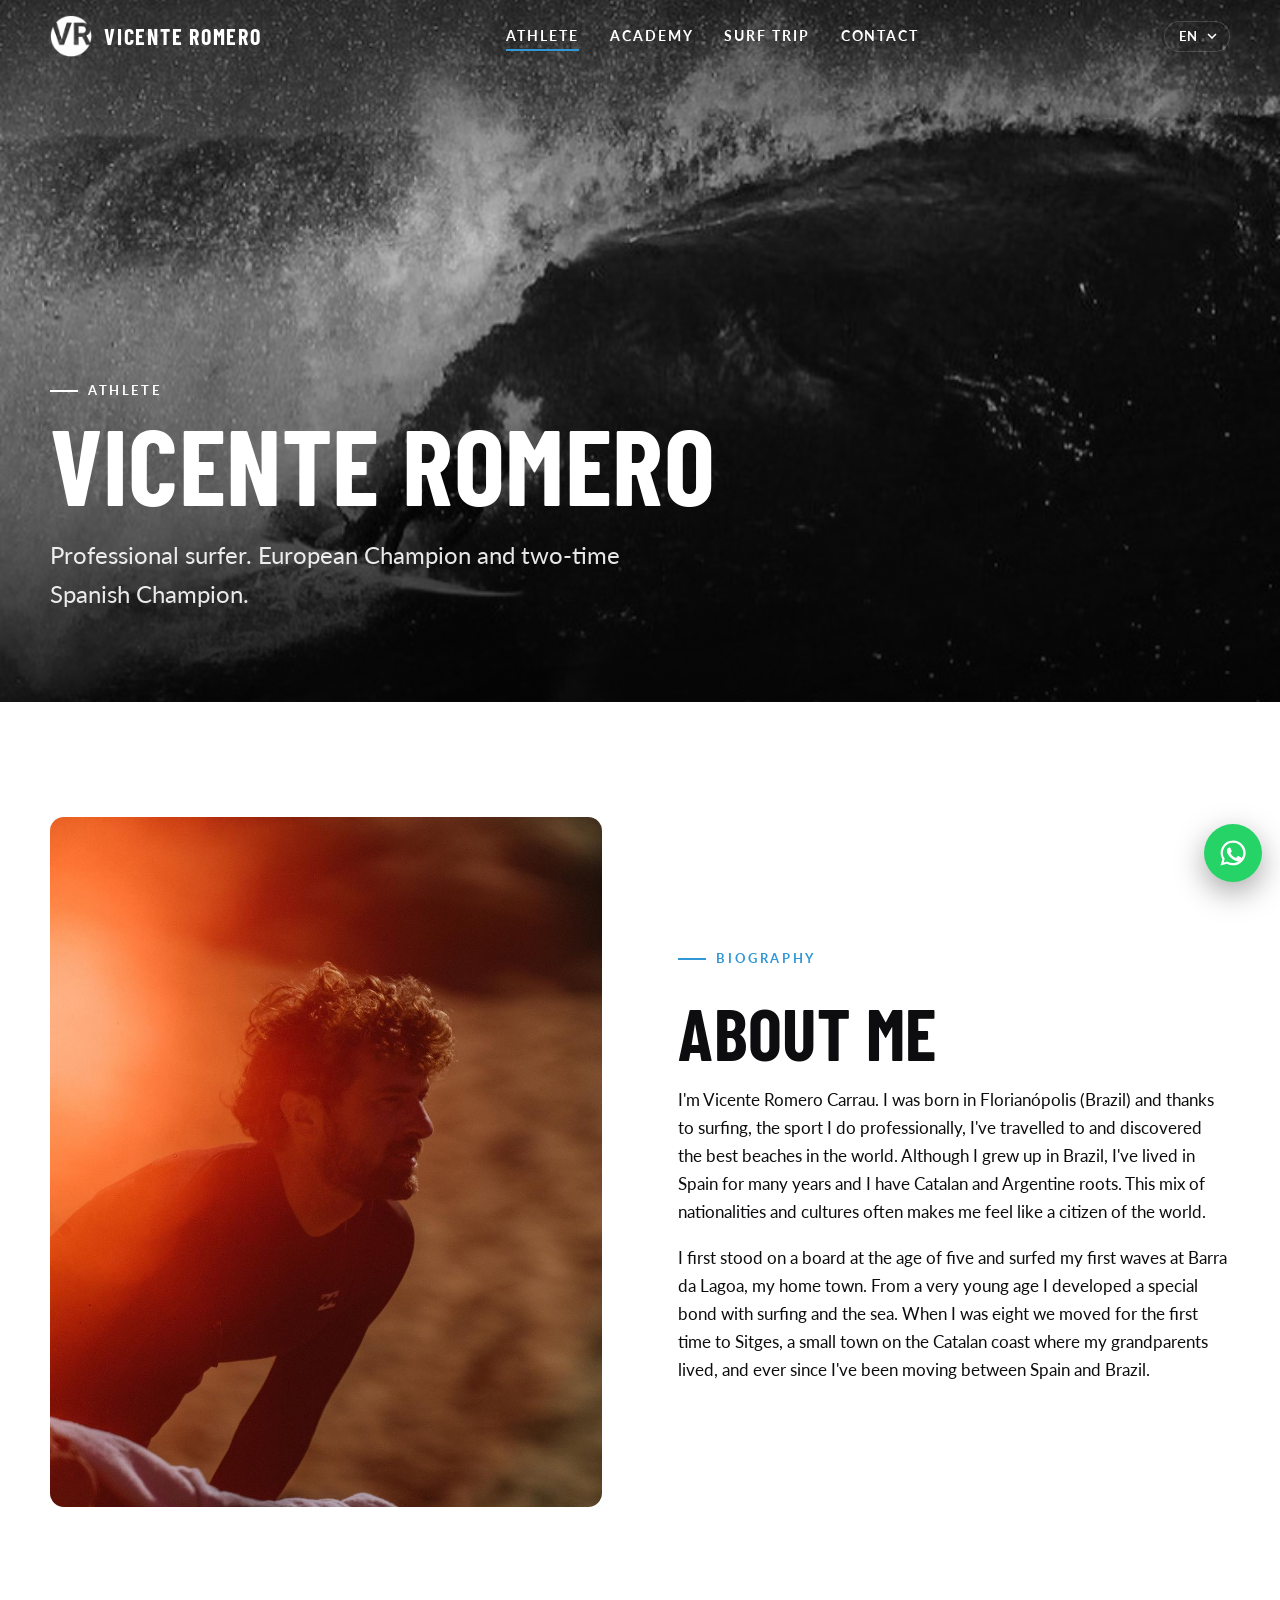
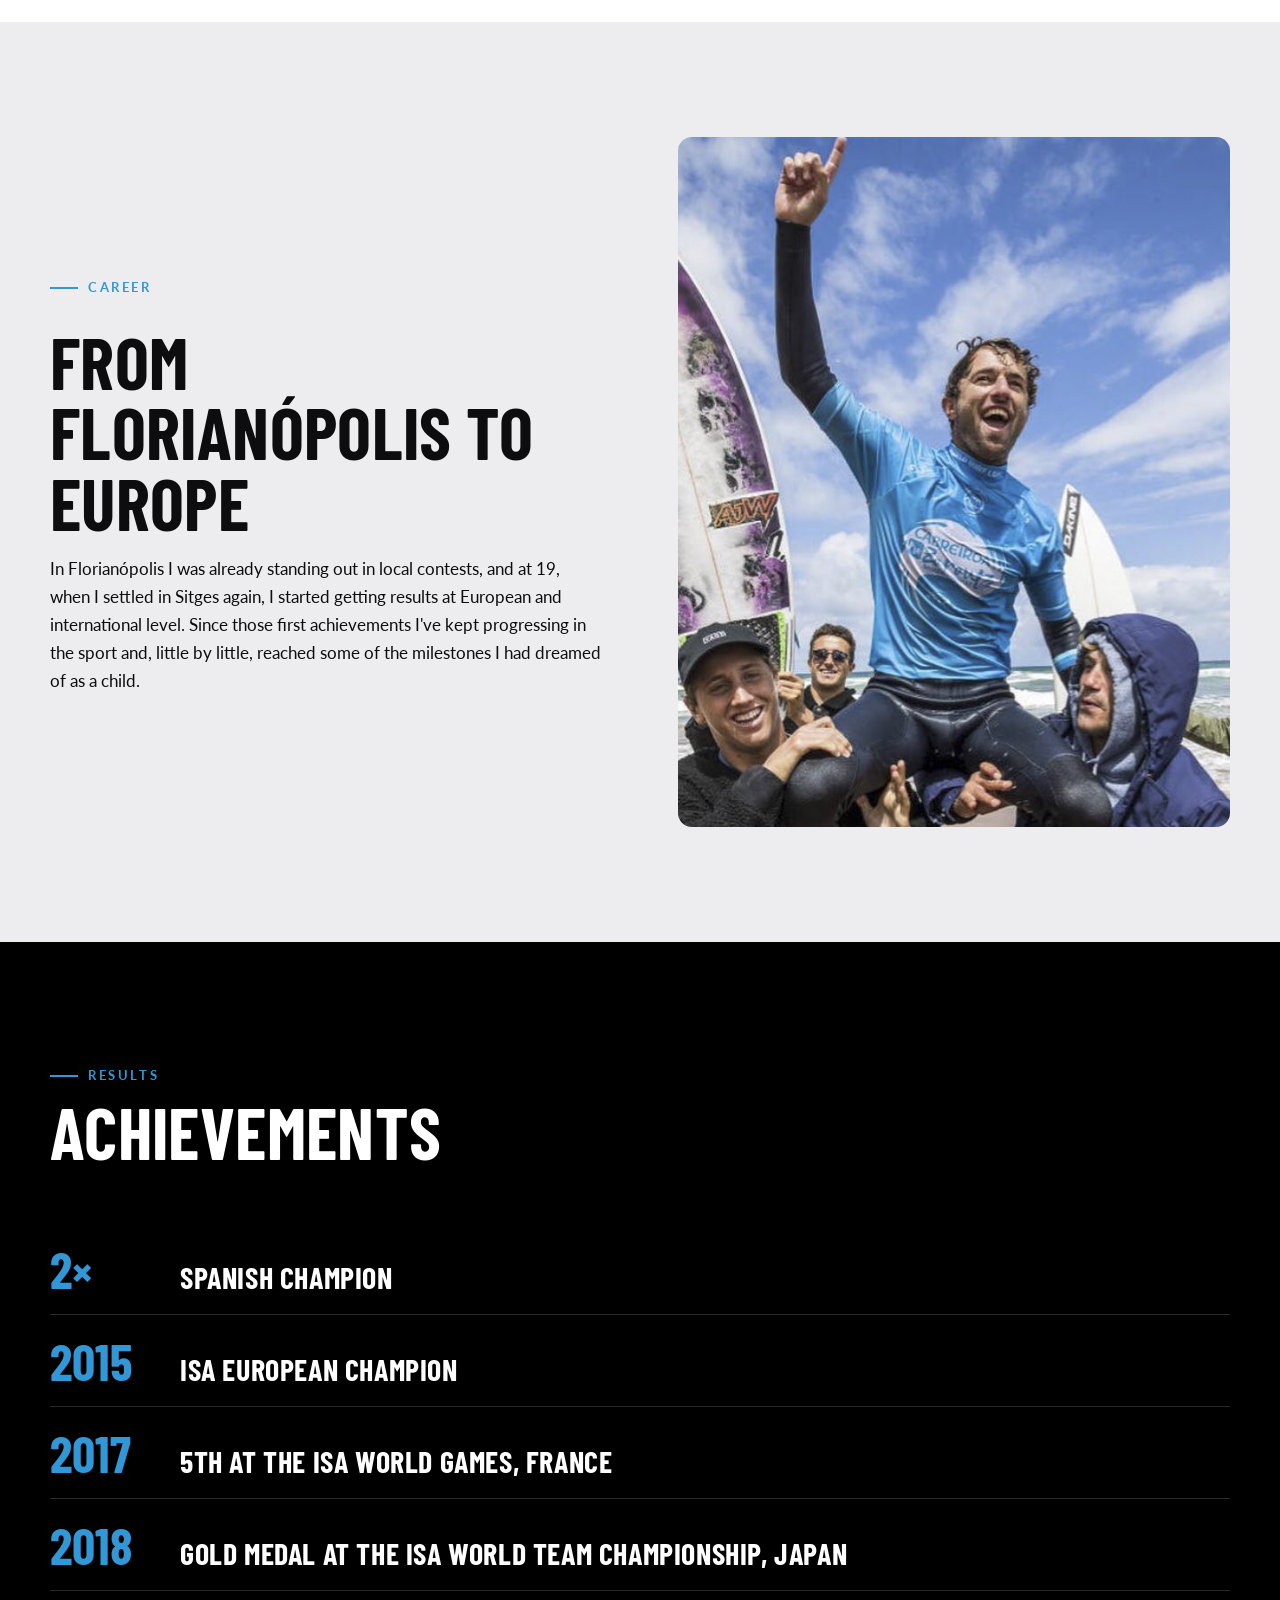
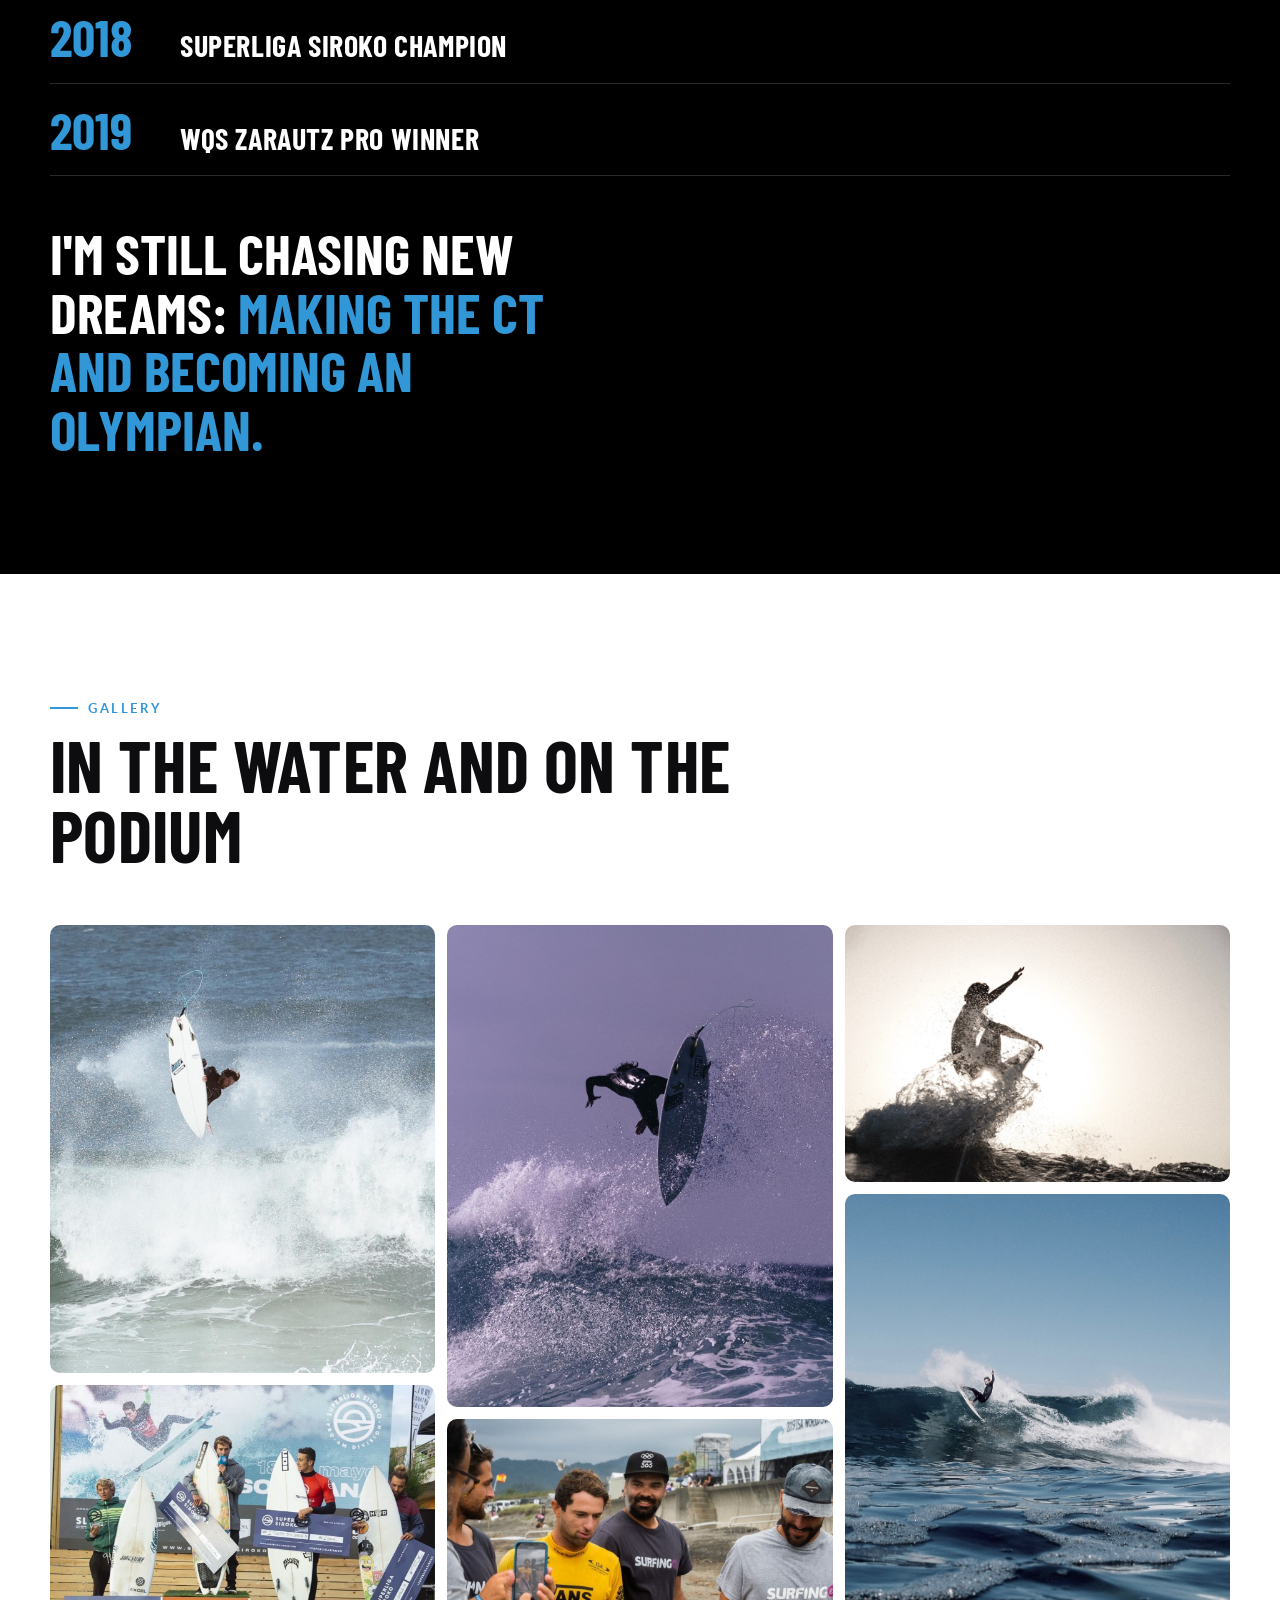
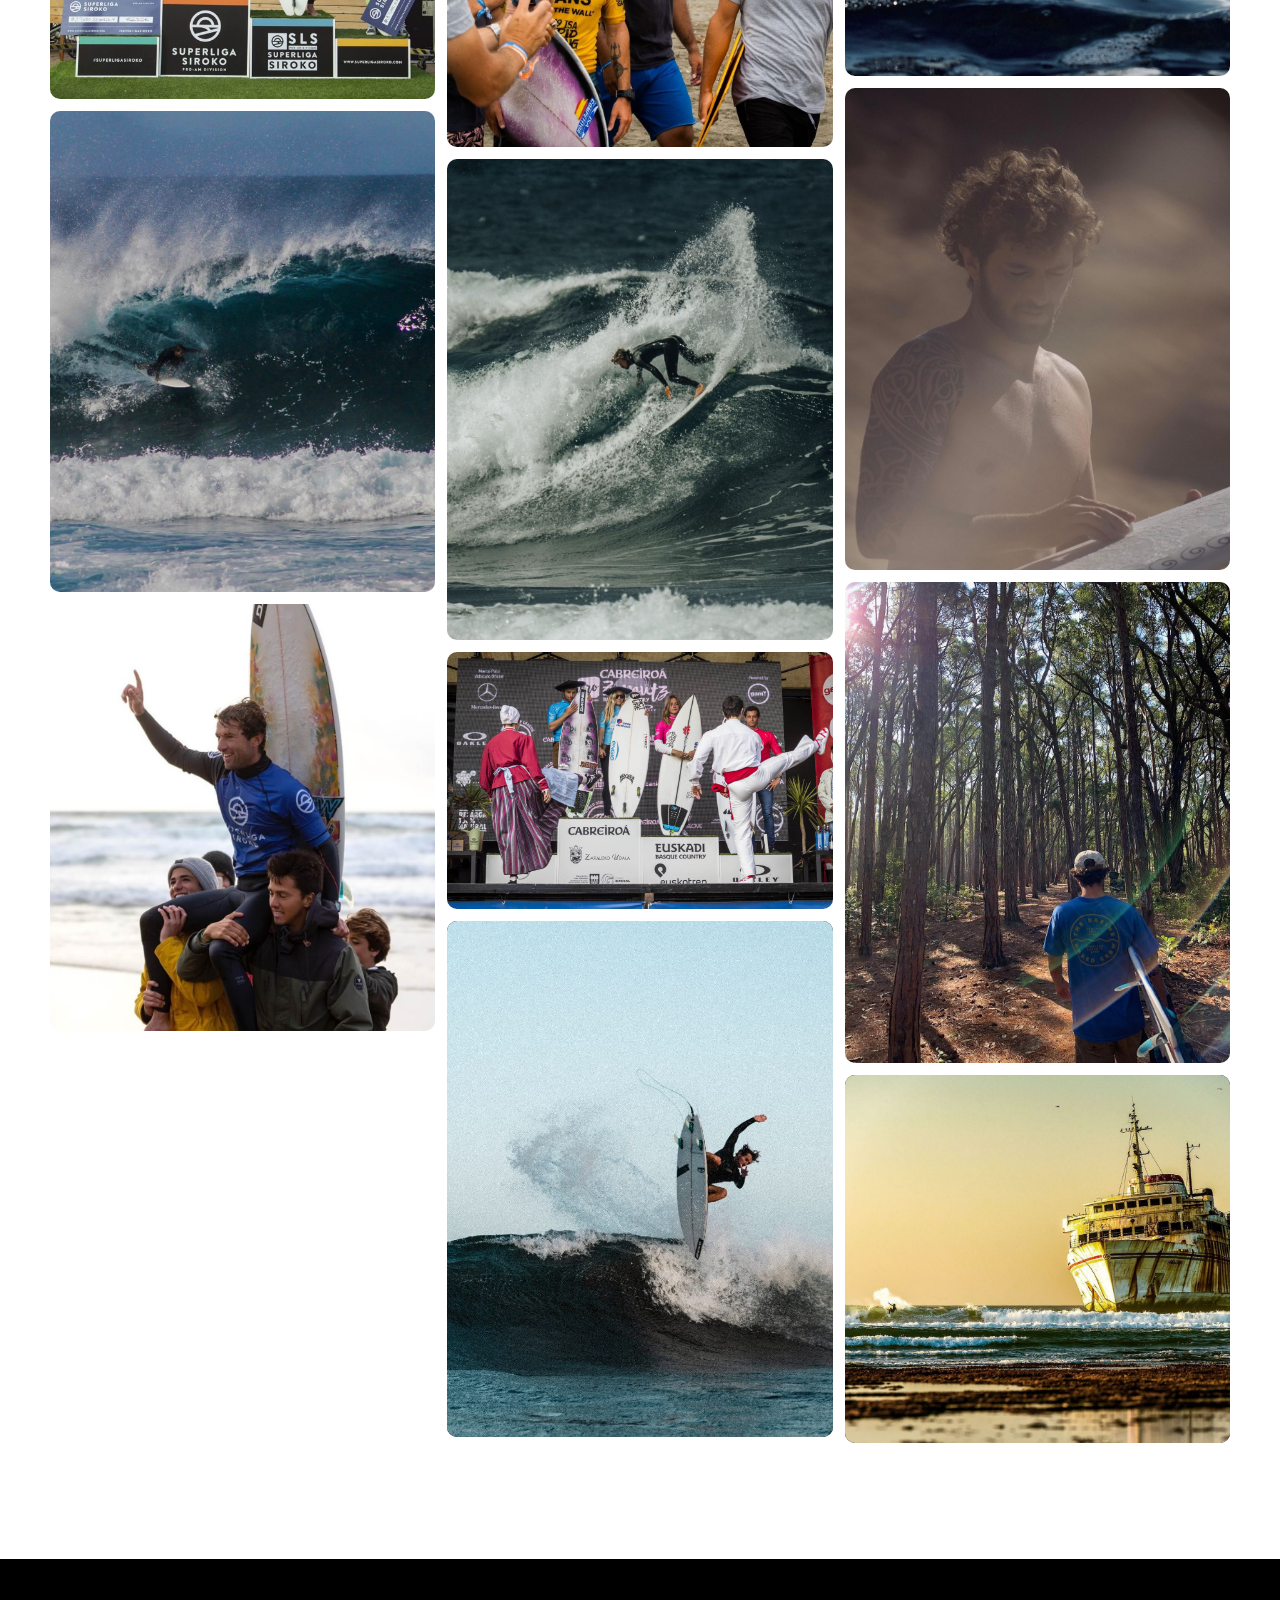
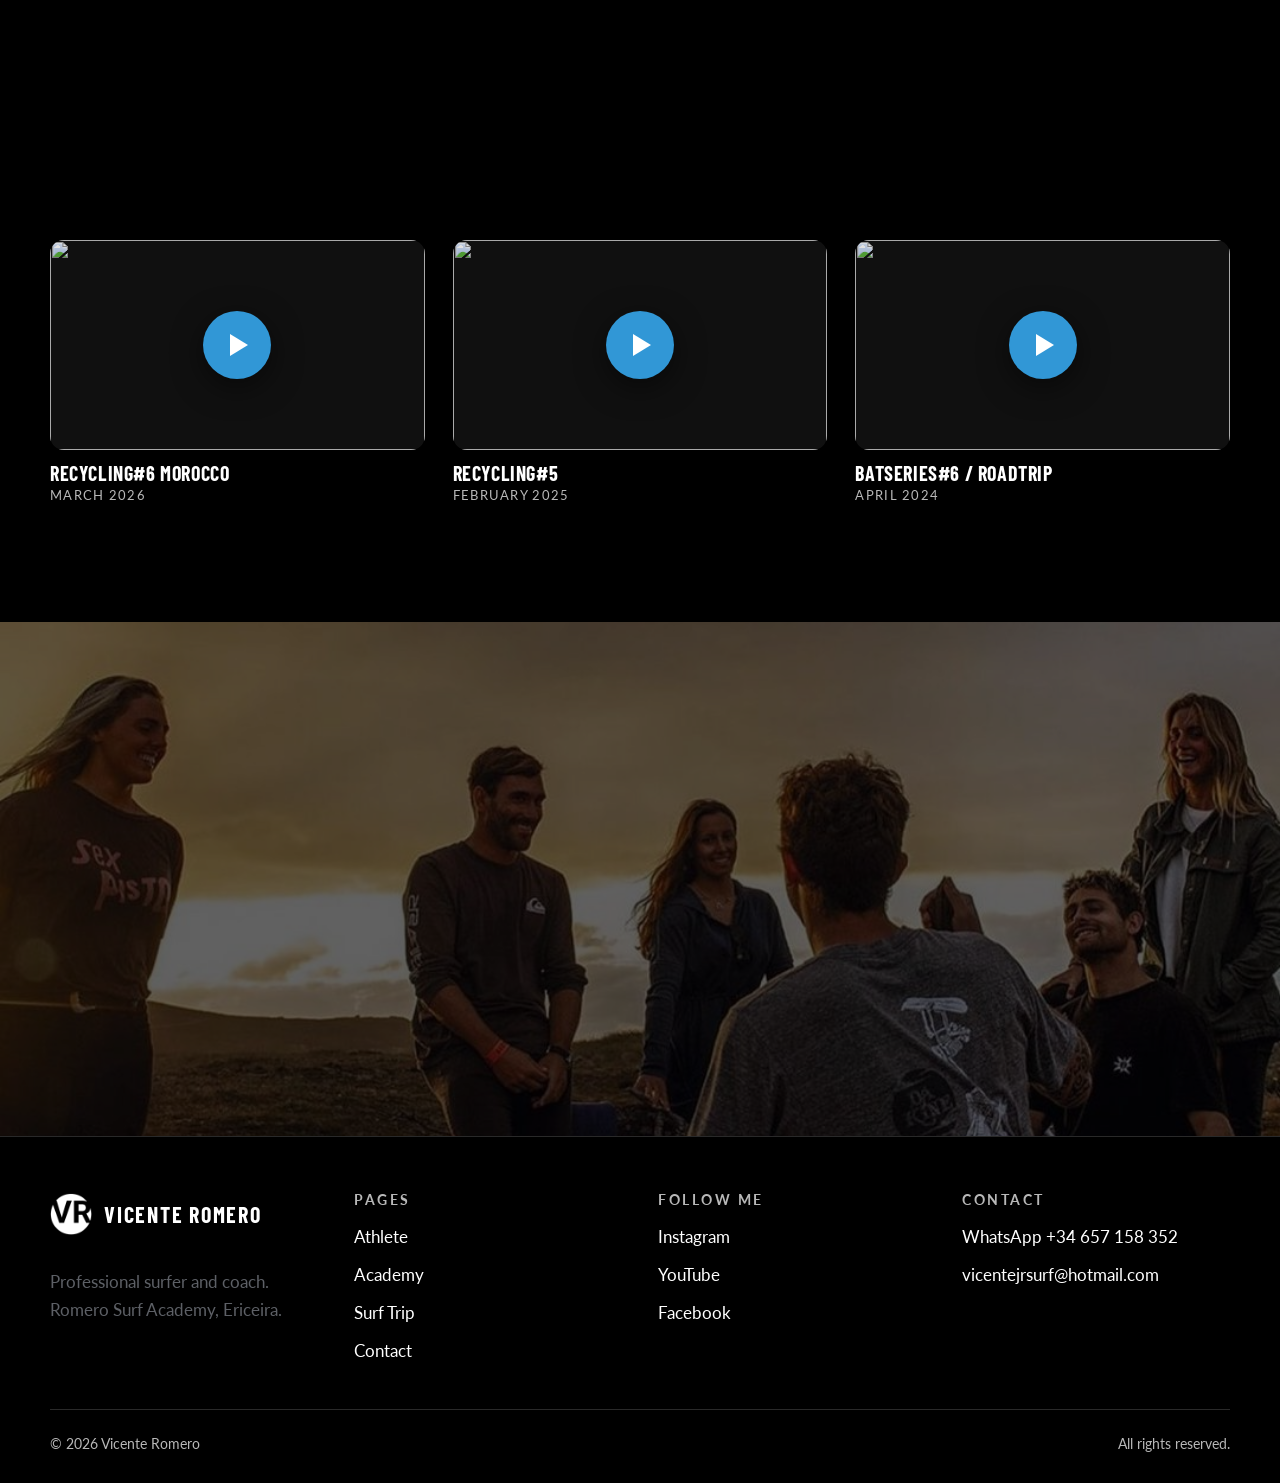
==== atleta/index.html @ c634513e "feat: add Vicente Romero Surf static site Static HTML/CSS/JS site (home, atleta, academy, surf-trip)" ====
<!doctype html>
<html lang="es">
<head>
  <meta charset="utf-8">
  <meta name="viewport" content="width=device-width, initial-scale=1">
  <title data-i18n="atleta.meta.title">Atleta – Vicente Romero</title>
  <meta name="description" data-i18n-content="atleta.meta.desc" content="La historia y el palmarés de Vicente Romero: campeón de Europa ISA, dos veces campeón de España y ganador del WQS Zarautz Pro.">
  <meta property="og:title" content="Atleta – Vicente Romero">
  <meta property="og:image" content="/assets/img/top-turn.jpg">
  <link rel="icon" href="/assets/img/favicon.png">
  <link rel="apple-touch-icon" href="/assets/img/apple-touch-icon.png">
  <link rel="preconnect" href="https://fonts.googleapis.com">
  <link rel="preconnect" href="https://fonts.gstatic.com" crossorigin>
  <link href="https://fonts.googleapis.com/css2?family=Barlow+Condensed:wght@600;700&family=Lato:wght@400;700&display=swap" rel="stylesheet">
  <link rel="stylesheet" href="/assets/css/styles.css">
  <script src="/assets/js/site.js"></script>
</head>
<body>
  <header id="site-header"></header>

  <main>
    <section class="hero hero--page">
      <img class="hero__bg" src="/assets/img/tubo-bn.jpg" alt="Vicente Romero dentro de un tubo" fetchpriority="high">
      <div class="container hero__content">
        <span class="eyebrow" data-i18n="nav.atleta">Atleta</span>
        <h1>Vicente Romero</h1>
        <p class="hero__sub" data-i18n="atleta.hero.sub">Surfista profesional. Campeón de Europa y dos veces campeón de España.</p>
      </div>
    </section>

    <!-- QUIÉN SOY -->
    <section class="section">
      <div class="container split">
        <div class="split__media reveal"><img loading="lazy" src="/assets/img/retrato-1.jpg" alt="Retrato de Vicente Romero"></div>
        <div class="reveal stack">
          <span class="eyebrow" data-i18n="atleta.bio.eyebrow">Biografía</span>
          <h2 data-i18n="atleta.bio.title">Quién soy</h2>
          <p data-i18n="atleta.bio.p1">Soy Vicente Romero Carrau. Nací en Florianópolis (Brasil) y gracias al surf, deporte al que me dedico profesionalmente, he viajado y conocido las mejores playas del mundo. Aunque crecí en Brasil, he vivido muchos años en España y tengo raíces catalanas y argentinas. Este mix de nacionalidades y culturas me hace a menudo sentirme ciudadano del mundo.</p>
          <p data-i18n="atleta.bio.p2">Me subí por primera vez a una tabla a los cinco años y mis primeras olas las surfeé en Barra da Lagoa, mi pueblo natal. Ya desde pequeño desarrollé un vínculo especial con el surf y el mar. Cuando tenía ocho años nos mudamos por primera vez a Sitges, un pequeño pueblo de la costa catalana donde vivían mis abuelos, y desde entonces me he estado moviendo entre España y Brasil.</p>
        </div>
      </div>
    </section>

    <section class="section section--gray">
      <div class="container split split--reverse">
        <div class="split__media reveal"><img loading="lazy" src="/assets/img/victoria-2.jpg" alt="Vicente Romero celebrando una victoria"></div>
        <div class="reveal stack">
          <span class="eyebrow" data-i18n="atleta.career.eyebrow">Trayectoria</span>
          <h2 data-i18n="atleta.career.title">De Florianópolis a Europa</h2>
          <p data-i18n="atleta.bio.p3">En Florianópolis ya destacaba en los campeonatos locales y a los 19 años, cuando me establecí de nuevo en Sitges, empecé a conseguir resultados a nivel europeo e internacional. Desde aquellos primeros logros he continuado progresando en este deporte y fui, poco a poco, conquistando algunos hitos con los que había soñado cuando era un niño.</p>
        </div>
      </div>
    </section>

    <!-- PALMARÉS -->
    <section class="section section--dark">
      <div class="container">
        <div class="section-head reveal">
          <span class="eyebrow" data-i18n="atleta.ach.eyebrow">Resultados</span>
          <h2 data-i18n="atleta.ach.title">Palmarés</h2>
        </div>
        <ul class="timeline reveal">
          <li><b>2×</b><span data-i18n="ach.es">Campeón de España</span></li>
          <li><b>2015</b><span data-i18n="ach.eu">Campeón de Europa ISA</span></li>
          <li><b>2017</b><span data-i18n="ach.isa17">5.º en el Mundial ISA, Francia</span></li>
          <li><b>2018</b><span data-i18n="ach.isa18">Medalla de oro en el Mundial por equipos ISA, Japón</span></li>
          <li><b>2018</b><span data-i18n="ach.siroko">Campeón de la Superliga Siroko</span></li>
          <li><b>2019</b><span data-i18n="ach.zarautz">Ganador WQS Zarautz Pro</span></li>
        </ul>
        <p class="quote mt-l reveal" data-i18n="atleta.goal">Sigo en busca de nuevos sueños: <em>llegar al CT y ser olímpico.</em></p>
      </div>
    </section>

    <!-- GALERÍA -->
    <section class="section">
      <div class="container">
        <div class="section-head reveal">
          <span class="eyebrow" data-i18n="common.gallery">Galería</span>
          <h2 data-i18n="atleta.gallery.title">En el agua y en el podio</h2>
        </div>
        <div class="gallery">
          <button><img loading="lazy" src="/assets/img/aereo-1.jpg" alt="Aéreo"></button>
          <button><img loading="lazy" src="/assets/img/podio-2.jpg" alt="Podio Superliga Siroko"></button>
          <button><img loading="lazy" src="/assets/img/tubo.jpg" alt="Tubo"></button>
          <button><img loading="lazy" src="/assets/img/victoria-1.jpg" alt="Celebración"></button>
          <button><img loading="lazy" src="/assets/img/aereo-2.jpg" alt="Aéreo"></button>
          <button><img loading="lazy" src="/assets/img/fans.jpg" alt="Con aficionados"></button>
          <button><img loading="lazy" src="/assets/img/snap.jpg" alt="Maniobra"></button>
          <button><img loading="lazy" src="/assets/img/podio-1.jpg" alt="Podio"></button>
          <button><img loading="lazy" src="/assets/img/aereo-3.jpg" alt="Aéreo"></button>
          <button><img loading="lazy" src="/assets/img/silueta.jpg" alt="Silueta surfeando"></button>
          <button><img loading="lazy" src="/assets/img/line-up.jpg" alt="Surfeando"></button>
          <button><img loading="lazy" src="/assets/img/retrato-2.jpg" alt="Retrato"></button>
          <button><img loading="lazy" src="/assets/img/bosque.jpg" alt="Camino a la playa"></button>
          <button><img loading="lazy" src="/assets/img/barco.jpg" alt="Barco varado"></button>
        </div>
      </div>
    </section>

    <!-- VÍDEOS -->
    <section class="section section--dark">
      <div class="container">
        <div class="section-head section-head--row reveal">
          <div>
            <span class="eyebrow">YouTube</span>
            <h2 data-i18n="videos.title">Últimos vídeos</h2>
          </div>
          <a class="btn btn--ghost" href="https://www.youtube.com/user/blsvicente/videos" target="_blank" rel="noopener" data-icon="youtube"><span data-i18n="videos.cta">Ver canal</span></a>
        </div>
        <div class="videos" data-videos="3"></div>
      </div>
    </section>

    <!-- CTA -->
    <section class="cta-band">
      <img loading="lazy" src="/assets/img/academy-grupo.jpg" alt="">
      <div class="container reveal">
        <h2 data-i18n="cta.title">¿Quieres entrenar conmigo?</h2>
        <p data-i18n="cta.text">Clases, coaching online, clinics y viajes de surf con la Romero Surf Academy.</p>
        <div class="hero__actions">
          <a class="btn btn--primary" href="/academy/" data-i18n="cta.academy">Ver la Academy</a>
          <a class="btn btn--ghost" data-wa="general" data-wa-text="Hola Vicente, me gustaría recibir más información." data-icon="whatsapp"><span data-i18n="common.cta.whatsapp">Hablar por WhatsApp</span></a>
        </div>
      </div>
    </section>
  </main>

  <footer id="site-footer"></footer>
</body>
</html>
---- assets/css/styles.css ----
/* ==========================================================================
   Vicente Romero Surf — estilos globales
   Índice: 1. Tokens  2. Base  3. Layout  4. Header  5. Hero  6. Componentes
           7. Secciones específicas  8. Footer  9. Utilidades y animaciones
   ========================================================================== */

/* 1. Tokens ---------------------------------------------------------------- */
:root {
  --black: #000;
  --ink: #0d0d0f;
  --white: #fff;
  --gray: #ededef;          /* gris claro de la marca */
  --gray-2: #f9f9f9;
  --line: rgba(0, 0, 0, .12);
  --line-dark: rgba(255, 255, 255, .16);
  --muted: #5d6066;
  --muted-dark: rgba(255, 255, 255, .72);
  --blue: #3197d6;          /* azul de acento de la marca */
  --blue-dark: #1f7fbb;
  --wa: #25d366;

  --font-display: "Barlow Condensed", "Arial Narrow", Impact, sans-serif;
  --font-body: "Lato", -apple-system, BlinkMacSystemFont, "Segoe UI", sans-serif;

  --container: 1180px;
  --gutter: clamp(20px, 4vw, 40px);
  --section: clamp(64px, 9vw, 120px);
  --radius: 14px;
  --header-h: 72px;
  --shadow: 0 18px 50px -20px rgba(0, 0, 0, .35);
}

/* 2. Base ------------------------------------------------------------------ */
*, *::before, *::after { box-sizing: border-box; }
html { scroll-behavior: smooth; scroll-padding-top: calc(var(--header-h) + 16px); -webkit-text-size-adjust: 100%; }
body {
  margin: 0; background: var(--white); color: var(--ink);
  font: 400 17px/1.65 var(--font-body);
  -webkit-font-smoothing: antialiased;
}
html.i18n-wait body { visibility: hidden; } /* se quita al cargar la traducción */
img { max-width: 100%; display: block; }
a { color: inherit; }
p { margin: 0 0 1em; }
p:last-child { margin-bottom: 0; }
h1, h2, h3, h4 {
  margin: 0; font-family: var(--font-display); font-weight: 700;
  text-transform: uppercase; line-height: .98; letter-spacing: .005em;
}
h1 { font-size: clamp(56px, 11vw, 148px); }
h2 { font-size: clamp(38px, 5.6vw, 72px); }
h3 { font-size: clamp(24px, 2.6vw, 32px); line-height: 1.05; }
h4 { font-size: 20px; letter-spacing: .04em; }
ul { margin: 0; padding: 0; list-style: none; }
button, input, select, textarea { font: inherit; color: inherit; }
:focus-visible { outline: 2px solid var(--blue); outline-offset: 3px; }
strong { font-weight: 700; }

/* 3. Layout ---------------------------------------------------------------- */
.container { width: min(100% - var(--gutter) * 2, var(--container)); margin-inline: auto; }
.section { padding-block: var(--section); }
.section--gray { background: var(--gray); }
.section--dark { background: var(--black); color: var(--white); }
.section--dark .lead, .section--dark .muted { color: var(--muted-dark); }
.section-head { max-width: 760px; margin-bottom: clamp(32px, 5vw, 56px); }
.section-head--row { max-width: none; display: flex; flex-wrap: wrap; gap: 20px; align-items: end; justify-content: space-between; }
.eyebrow {
  display: inline-flex; align-items: center; gap: 10px; margin-bottom: 14px;
  font: 700 13px/1 var(--font-body); letter-spacing: .2em; text-transform: uppercase; color: var(--blue);
}
.eyebrow::before { content: ""; width: 28px; height: 2px; background: currentColor; }
.lead { font-size: clamp(18px, 1.6vw, 21px); color: var(--muted); margin-top: 18px; max-width: 62ch; }
.muted { color: var(--muted); }
.grid { display: grid; gap: clamp(16px, 2.4vw, 28px); }
.grid--2 { grid-template-columns: repeat(auto-fit, minmax(min(100%, 340px), 1fr)); }
.grid--3 { grid-template-columns: repeat(auto-fit, minmax(min(100%, 300px), 1fr)); }
.grid--4 { grid-template-columns: repeat(auto-fit, minmax(min(100%, 220px), 1fr)); }
.split { display: grid; gap: clamp(28px, 6vw, 80px); align-items: center; }
@media (min-width: 900px) {
  .split { grid-template-columns: 1fr 1fr; }
  .split--reverse > :first-child { order: 2; }
}
.split__media { position: relative; }
.split__media img { width: 100%; aspect-ratio: 4 / 5; object-fit: cover; border-radius: var(--radius); }
.split__media--wide img { aspect-ratio: 4 / 3; }
.stack > * + * { margin-top: 18px; }

/* 4. Header ---------------------------------------------------------------- */
.site-header {
  position: fixed; inset: 0 0 auto 0; z-index: 50; height: var(--header-h);
  display: flex; align-items: center; color: var(--white);
  transition: background .25s, box-shadow .25s;
}
.site-header.is-solid { background: rgba(0, 0, 0, .92); backdrop-filter: blur(10px); box-shadow: 0 1px 0 var(--line-dark); }
.site-header__inner { display: flex; align-items: center; justify-content: space-between; gap: 20px; }
.brand { display: inline-flex; align-items: center; gap: 12px; text-decoration: none; font: 700 22px/1 var(--font-display); letter-spacing: .08em; text-transform: uppercase; }
.brand img { width: 42px; height: 42px; }
.nav { display: flex; align-items: center; gap: clamp(16px, 2.4vw, 34px); }
.nav a {
  position: relative; text-decoration: none; padding: 8px 0;
  font: 700 14px/1 var(--font-body); letter-spacing: .14em; text-transform: uppercase;
}
.nav a::after { content: ""; position: absolute; left: 0; right: 0; bottom: 0; height: 2px; background: var(--blue); transform: scaleX(0); transform-origin: left; transition: transform .25s; }
.nav a:hover::after, .nav a[aria-current="page"]::after { transform: scaleX(1); }
.header-tools { display: flex; align-items: center; gap: 12px; }
.lang {
  appearance: none; background: transparent; color: var(--white); cursor: pointer;
  border: 1px solid var(--line-dark); border-radius: 999px; padding: 8px 30px 8px 14px;
  font: 700 13px/1 var(--font-body); letter-spacing: .1em;
  background-image: url("data:image/svg+xml,%3Csvg xmlns='http://www.w3.org/2000/svg' width='10' height='6' fill='none' stroke='white' stroke-width='1.6'%3E%3Cpath d='M1 1l4 4 4-4'/%3E%3C/svg%3E");
  background-repeat: no-repeat; background-position: right 12px center;
}
.lang option { color: #000; }
.menu-btn { display: none; width: 44px; height: 44px; border: 0; background: none; cursor: pointer; padding: 10px; }
.menu-btn span { display: block; height: 2px; background: var(--white); margin: 6px 0; transition: transform .25s, opacity .25s; }
@media (max-width: 860px) {
  .menu-btn { display: block; }
  .brand span { display: none; }
  .nav {
    position: fixed; inset: var(--header-h) 0 0 0; background: var(--black);
    flex-direction: column; justify-content: center; gap: 28px;
    opacity: 0; visibility: hidden; transition: opacity .25s, visibility .25s;
  }
  .nav a { font: 700 40px/1 var(--font-display); letter-spacing: .04em; }
  .nav-open .nav { opacity: 1; visibility: visible; }
  .nav-open .site-header { background: var(--black); }
  .nav-open .menu-btn span:nth-child(1) { transform: translateY(8px) rotate(45deg); }
  .nav-open .menu-btn span:nth-child(2) { opacity: 0; }
  .nav-open .menu-btn span:nth-child(3) { transform: translateY(-8px) rotate(-45deg); }
  .nav-open { overflow: hidden; }
}

/* 5. Hero ------------------------------------------------------------------ */
.hero {
  position: relative; min-height: 100svh; display: flex; align-items: flex-end;
  color: var(--white); background: var(--black); overflow: hidden; isolation: isolate;
}
.hero--page { min-height: min(78svh, 720px); }
.hero__bg { position: absolute; inset: 0; z-index: -2; width: 100%; height: 100%; object-fit: cover; }
.hero::after {
  content: ""; position: absolute; inset: 0; z-index: -1;
  background: linear-gradient(180deg, rgba(0,0,0,.55) 0%, rgba(0,0,0,.15) 35%, rgba(0,0,0,.82) 100%);
}
.hero__content { padding-block: calc(var(--header-h) + 40px) clamp(40px, 7vw, 88px); }
.hero .eyebrow { color: var(--white); }
.hero__sub { font-size: clamp(18px, 2vw, 24px); max-width: 46ch; margin-top: 18px; color: rgba(255,255,255,.9); }
.hero--page h1 { font-size: clamp(48px, 8.4vw, 112px); }
.hero__actions { display: flex; flex-wrap: wrap; gap: 12px; margin-top: 30px; }
.facts { display: flex; flex-wrap: wrap; gap: 10px; margin-top: 26px; }
.fact {
  padding: 10px 16px; border: 1px solid rgba(255,255,255,.35); border-radius: 999px;
  font: 700 13px/1 var(--font-body); letter-spacing: .1em; text-transform: uppercase;
  background: rgba(0,0,0,.25); backdrop-filter: blur(6px);
}
.fact--accent { background: var(--blue); border-color: var(--blue); }

/* 6. Componentes ----------------------------------------------------------- */
.btn {
  display: inline-flex; align-items: center; justify-content: center; gap: 10px;
  padding: 16px 26px; border-radius: 999px; border: 2px solid transparent; cursor: pointer;
  font: 700 14px/1 var(--font-body); letter-spacing: .12em; text-transform: uppercase; text-decoration: none;
  transition: background .2s, color .2s, border-color .2s, transform .2s;
}
.btn:hover { transform: translateY(-2px); }
.btn svg { width: 18px; height: 18px; flex: none; }
.btn--primary { background: var(--blue); color: var(--white); }
.btn--primary:hover { background: var(--blue-dark); }
.btn--light { background: var(--white); color: var(--black); }
.btn--dark { background: var(--black); color: var(--white); }
.btn--ghost { border-color: currentColor; background: transparent; }
.btn--ghost:hover { background: var(--white); color: var(--black); border-color: var(--white); }
.section:not(.section--dark) .btn--ghost:hover { background: var(--black); color: var(--white); border-color: var(--black); }
.btn--wa { background: var(--wa); color: #06310f; }
.link-arrow {
  display: inline-flex; align-items: center; gap: 8px; text-decoration: none;
  font: 700 13px/1 var(--font-body); letter-spacing: .14em; text-transform: uppercase; color: var(--blue);
}
.link-arrow::after { content: "→"; transition: transform .2s; }
.link-arrow:hover::after, a:hover > .link-arrow::after, .card:hover .link-arrow::after { transform: translateX(5px); }

/* Tira "próximo viaje" */
.strip { background: var(--blue); color: var(--white); }
.strip a { display: flex; flex-wrap: wrap; align-items: center; justify-content: center; gap: 8px 18px; padding: 16px var(--gutter); text-decoration: none; font-weight: 700; text-align: center; }
.strip__label { font-size: 12px; letter-spacing: .18em; text-transform: uppercase; background: rgba(0,0,0,.22); padding: 6px 10px; border-radius: 999px; }
.strip__cta { text-decoration: underline; text-underline-offset: 4px; }

/* Tarjetas de servicio */
.card {
  display: flex; flex-direction: column; background: var(--white); border-radius: var(--radius);
  overflow: hidden; text-decoration: none; color: inherit;
  transition: transform .3s, box-shadow .3s;
}
a.card:hover { transform: translateY(-6px); box-shadow: var(--shadow); }
.card__media { position: relative; aspect-ratio: 3 / 2; overflow: hidden; background: #111; }
.card__media img { width: 100%; height: 100%; object-fit: cover; transition: transform .6s; }
a.card:hover .card__media img { transform: scale(1.05); }
.card__num { position: absolute; left: 14px; top: 12px; font: 700 15px/1 var(--font-display); letter-spacing: .1em; color: var(--white); text-shadow: 0 1px 8px rgba(0,0,0,.6); }
.card__body { display: flex; flex-direction: column; gap: 10px; padding: 22px 22px 24px; flex: 1; }
.card__body p { color: var(--muted); font-size: 16px; line-height: 1.55; margin: 0; }
.card__foot { margin-top: auto; padding-top: 14px; display: flex; flex-wrap: wrap; align-items: center; justify-content: space-between; gap: 10px; }
.price-tag { display: inline-block; padding: 7px 12px; border-radius: 999px; background: var(--gray); font: 700 13px/1 var(--font-body); letter-spacing: .04em; }
.section--gray .price-tag { background: var(--gray); }
.card--outline { border: 1px solid var(--line); }
.card--dark { background: #121214; color: var(--white); border: 1px solid var(--line-dark); }
.card--dark .card__body p { color: var(--muted-dark); }
.card--dark .price-tag { background: rgba(255,255,255,.12); }

/* Listas */
.checklist li, .xlist li { position: relative; padding: 9px 0 9px 32px; border-bottom: 1px solid var(--line); }
.section--dark .checklist li, .card--dark .checklist li { border-color: var(--line-dark); }
.checklist li:last-child, .xlist li:last-child { border-bottom: 0; }
.checklist li::before {
  content: ""; position: absolute; left: 2px; top: 16px; width: 14px; height: 8px;
  border-left: 2.5px solid var(--blue); border-bottom: 2.5px solid var(--blue); transform: rotate(-45deg);
}
.xlist li::before { content: "×"; position: absolute; left: 2px; top: 6px; font: 700 22px/1.3 var(--font-body); color: #b3261e; }
.checklist--cols { columns: 2 320px; column-gap: 48px; }
.checklist--cols li { break-inside: avoid; }

/* Cifras / palmarés */
.stats { display: grid; grid-template-columns: repeat(2, 1fr); gap: 1px; background: var(--line-dark); border: 1px solid var(--line-dark); border-radius: var(--radius); overflow: hidden; margin-top: 28px; }
.stat { background: var(--black); padding: 20px; }
.stat b { display: block; font: 700 44px/1 var(--font-display); color: var(--blue); }
.stat span { font-size: 14px; letter-spacing: .06em; text-transform: uppercase; color: var(--muted-dark); }
.timeline li { display: grid; grid-template-columns: 110px 1fr; gap: 20px; align-items: baseline; padding: 20px 0; border-bottom: 1px solid var(--line-dark); }
.timeline b { font: 700 clamp(34px, 4vw, 52px)/1 var(--font-display); color: var(--blue); }
.timeline span { font: 700 clamp(20px, 2.4vw, 30px)/1.1 var(--font-display); text-transform: uppercase; letter-spacing: .02em; }
@media (max-width: 520px) { .timeline li { grid-template-columns: 80px 1fr; } }

/* Chips de navegación interna */
.chips { display: flex; flex-wrap: wrap; gap: 10px; }
.chip { padding: 11px 18px; border-radius: 999px; border: 1px solid var(--line); background: var(--white); text-decoration: none; font: 700 13px/1 var(--font-body); letter-spacing: .08em; text-transform: uppercase; transition: background .2s, color .2s; }
.chip:hover { background: var(--black); color: var(--white); }
.subnav { background: var(--gray); padding-block: 22px; }

/* Bloque de programa (Academy) */
.program { display: grid; gap: clamp(24px, 5vw, 64px); }
@media (min-width: 900px) { .program { grid-template-columns: 5fr 6fr; align-items: start; } .program--reverse > :first-child { order: 2; } }
.program__media img { width: 100%; aspect-ratio: 4 / 5; object-fit: cover; border-radius: var(--radius); }
@media (min-width: 900px) { .program__media { position: sticky; top: calc(var(--header-h) + 24px); } }
.tag { display: inline-block; margin-bottom: 14px; padding: 7px 12px; border-radius: 999px; background: var(--black); color: var(--white); font: 700 12px/1 var(--font-body); letter-spacing: .14em; text-transform: uppercase; }
.info-row { display: grid; gap: 14px; grid-template-columns: repeat(auto-fit, minmax(220px, 1fr)); margin-top: 24px; }
.info { padding: 18px 20px; border-radius: var(--radius); background: var(--gray); }
.section--gray .info { background: var(--white); }
.info b { display: block; font-size: 12px; letter-spacing: .16em; text-transform: uppercase; color: var(--blue); margin-bottom: 4px; }

/* Tarifas */
.rate { background: var(--white); border-radius: var(--radius); padding: 28px; display: flex; flex-direction: column; gap: 8px; border: 1px solid var(--line); }
.rate--featured { background: var(--black); color: var(--white); border-color: var(--black); }
.rate__price { font: 700 64px/1 var(--font-display); margin-top: 6px; }
.rate p { color: var(--muted); font-size: 15px; margin: 0; }
.rate--featured p { color: var(--muted-dark); }
.rate__note { margin-top: auto; padding-top: 14px; font-size: 14px; font-weight: 700; color: var(--blue) !important; }

/* Galería + lightbox */
.gallery { columns: 3 240px; column-gap: 12px; }
.gallery button { display: block; width: 100%; margin: 0 0 12px; padding: 0; border: 0; background: #111; border-radius: 10px; overflow: hidden; cursor: zoom-in; break-inside: avoid; }
.gallery img { width: 100%; transition: transform .5s, opacity .3s; }
.gallery button:hover img { transform: scale(1.04); opacity: .9; }
.lightbox { position: fixed; inset: 0; z-index: 100; background: rgba(0,0,0,.94); display: none; align-items: center; justify-content: center; }
.lightbox.is-open { display: flex; }
.lightbox img { max-width: 92vw; max-height: 88vh; border-radius: 6px; }
.lightbox button { position: absolute; background: rgba(255,255,255,.1); color: #fff; border: 0; width: 48px; height: 48px; border-radius: 50%; font-size: 24px; cursor: pointer; }
.lightbox button:hover { background: var(--blue); }
.lightbox__close { top: 18px; right: 18px; }
.lightbox__prev { left: 18px; top: 50%; transform: translateY(-50%); }
.lightbox__next { right: 18px; top: 50%; transform: translateY(-50%); }

/* Vídeos de YouTube */
.videos { display: grid; gap: clamp(16px, 2.4vw, 28px); grid-template-columns: repeat(auto-fill, minmax(min(100%, 280px), 1fr)); }
.video { display: flex; flex-direction: column; gap: 12px; }
.video--featured { grid-column: 1 / -1; }
.video__frame { position: relative; aspect-ratio: 16 / 9; border-radius: var(--radius); overflow: hidden; background: #111; border: 0; padding: 0; cursor: pointer; width: 100%; }
.video__frame img, .video__frame iframe { position: absolute; inset: 0; width: 100%; height: 100%; object-fit: cover; border: 0; }
.video__frame img { transition: transform .5s, opacity .3s; opacity: .88; }
.video__frame:hover img { transform: scale(1.04); opacity: 1; }
.video__play { position: absolute; inset: 0; margin: auto; width: 68px; height: 68px; border-radius: 50%; background: var(--blue); display: grid; place-items: center; box-shadow: 0 8px 30px rgba(0,0,0,.5); transition: transform .2s; }
.video__frame:hover .video__play { transform: scale(1.1); }
.video__play::before { content: ""; border-style: solid; border-width: 11px 0 11px 18px; border-color: transparent transparent transparent #fff; margin-left: 4px; }
.video__title { font: 700 20px/1.15 var(--font-display); text-transform: uppercase; letter-spacing: .03em; }
.video--featured .video__title { font-size: clamp(24px, 3vw, 36px); }
.video__date { font-size: 13px; letter-spacing: .1em; text-transform: uppercase; color: var(--muted-dark); }

/* Actividades (Surf Trip) */
.activity { padding: 24px; border-radius: var(--radius); background: var(--white); border: 1px solid var(--line); }
.activity b { display: block; font: 700 40px/1 var(--font-display); color: var(--blue); margin-bottom: 10px; }
.activity p { color: var(--muted); font-size: 16px; margin-top: 8px; }

/* Reserva */
.booking { display: grid; gap: clamp(24px, 5vw, 64px); align-items: center; }
@media (min-width: 900px) { .booking { grid-template-columns: 1.2fr 1fr; } }
.booking__box { background: #121214; border: 1px solid var(--line-dark); border-radius: var(--radius); padding: clamp(24px, 4vw, 40px); }
.booking__price { font: 700 clamp(72px, 9vw, 112px)/.9 var(--font-display); }
.booking__box .btn { width: 100%; margin-top: 14px; }
.contact-list { margin-top: 22px; display: grid; gap: 10px; }
.contact-list a { display: flex; align-items: center; gap: 12px; text-decoration: none; font-weight: 700; }
.contact-list a:hover { color: var(--blue); }
.contact-list svg { width: 20px; height: 20px; flex: none; color: var(--blue); }

/* Contacto */
.contact { display: grid; gap: clamp(28px, 6vw, 80px); }
@media (min-width: 900px) { .contact { grid-template-columns: 1fr 1fr; } }
.form { display: grid; gap: 16px; background: #121214; border: 1px solid var(--line-dark); border-radius: var(--radius); padding: clamp(22px, 4vw, 36px); }
.form label { display: grid; gap: 8px; font: 700 12px/1 var(--font-body); letter-spacing: .16em; text-transform: uppercase; color: var(--muted-dark); }
.form input, .form select, .form textarea {
  width: 100%; padding: 14px 16px; border-radius: 10px; border: 1px solid var(--line-dark);
  background: #000; color: var(--white); font: 400 16px/1.4 var(--font-body); letter-spacing: 0; text-transform: none;
}
.form textarea { min-height: 130px; resize: vertical; }
.form__actions { display: flex; flex-wrap: wrap; gap: 10px; }
.form__actions .btn { flex: 1 1 200px; }
.form__note { font-size: 13px; color: var(--muted-dark); margin: 0; }
.social { display: flex; flex-wrap: wrap; gap: 10px; margin-top: 26px; }
.social a { display: inline-flex; align-items: center; gap: 10px; padding: 12px 18px; border: 1px solid var(--line-dark); border-radius: 999px; text-decoration: none; font: 700 13px/1 var(--font-body); letter-spacing: .1em; text-transform: uppercase; transition: background .2s, border-color .2s; }
.social a:hover { background: var(--blue); border-color: var(--blue); }
.social svg { width: 18px; height: 18px; }

/* Banda CTA */
.cta-band { position: relative; isolation: isolate; color: var(--white); text-align: center; padding-block: clamp(80px, 11vw, 150px); overflow: hidden; background: var(--black); }
.cta-band img { position: absolute; inset: 0; z-index: -2; width: 100%; height: 100%; object-fit: cover; }
.cta-band::after { content: ""; position: absolute; inset: 0; z-index: -1; background: rgba(0,0,0,.62); }
.cta-band .hero__actions { justify-content: center; }
.cta-band p { max-width: 52ch; margin: 16px auto 0; font-size: 19px; color: rgba(255,255,255,.88); }

/* Cita */
.quote { font: 700 clamp(30px, 4.4vw, 56px)/1.05 var(--font-display); text-transform: uppercase; max-width: 22ch; }
.quote em { font-style: normal; color: var(--blue); }

/* 8. Footer ---------------------------------------------------------------- */
.site-footer { background: var(--black); color: var(--white); border-top: 1px solid var(--line-dark); padding-block: 56px 28px; }
.site-footer__top { display: grid; gap: 36px; grid-template-columns: repeat(auto-fit, minmax(200px, 1fr)); }
.site-footer h4 { font-size: 14px; letter-spacing: .18em; color: var(--muted-dark); margin-bottom: 16px; font-family: var(--font-body); }
.site-footer li + li { margin-top: 10px; }
.site-footer a { text-decoration: none; }
.site-footer a:hover { color: var(--blue); }
.site-footer__bottom { margin-top: 44px; padding-top: 22px; border-top: 1px solid var(--line-dark); font-size: 14px; color: var(--muted-dark); display: flex; flex-wrap: wrap; gap: 8px 24px; justify-content: space-between; }
.wa-float {
  position: fixed; right: 18px; bottom: 18px; z-index: 40; width: 58px; height: 58px; border-radius: 50%;
  background: var(--wa); color: #fff; display: grid; place-items: center; box-shadow: 0 10px 30px rgba(0,0,0,.35);
  transition: transform .2s;
}
.wa-float:hover { transform: scale(1.08); }
.wa-float svg { width: 30px; height: 30px; }

/* 9. Utilidades y animaciones ---------------------------------------------- */
.center { text-align: center; }
.mt-l { margin-top: clamp(28px, 4vw, 48px); }
.mt-m { margin-top: 24px; }
.sr-only { position: absolute; width: 1px; height: 1px; overflow: hidden; clip: rect(0 0 0 0); white-space: nowrap; }
.js .reveal { opacity: 0; transform: translateY(24px); transition: opacity .7s, transform .7s; }
.js .reveal.is-in { opacity: 1; transform: none; }
@media (prefers-reduced-motion: reduce) {
  html { scroll-behavior: auto; }
  .js .reveal { opacity: 1; transform: none; transition: none; }
  * { transition-duration: .01ms !important; }
}
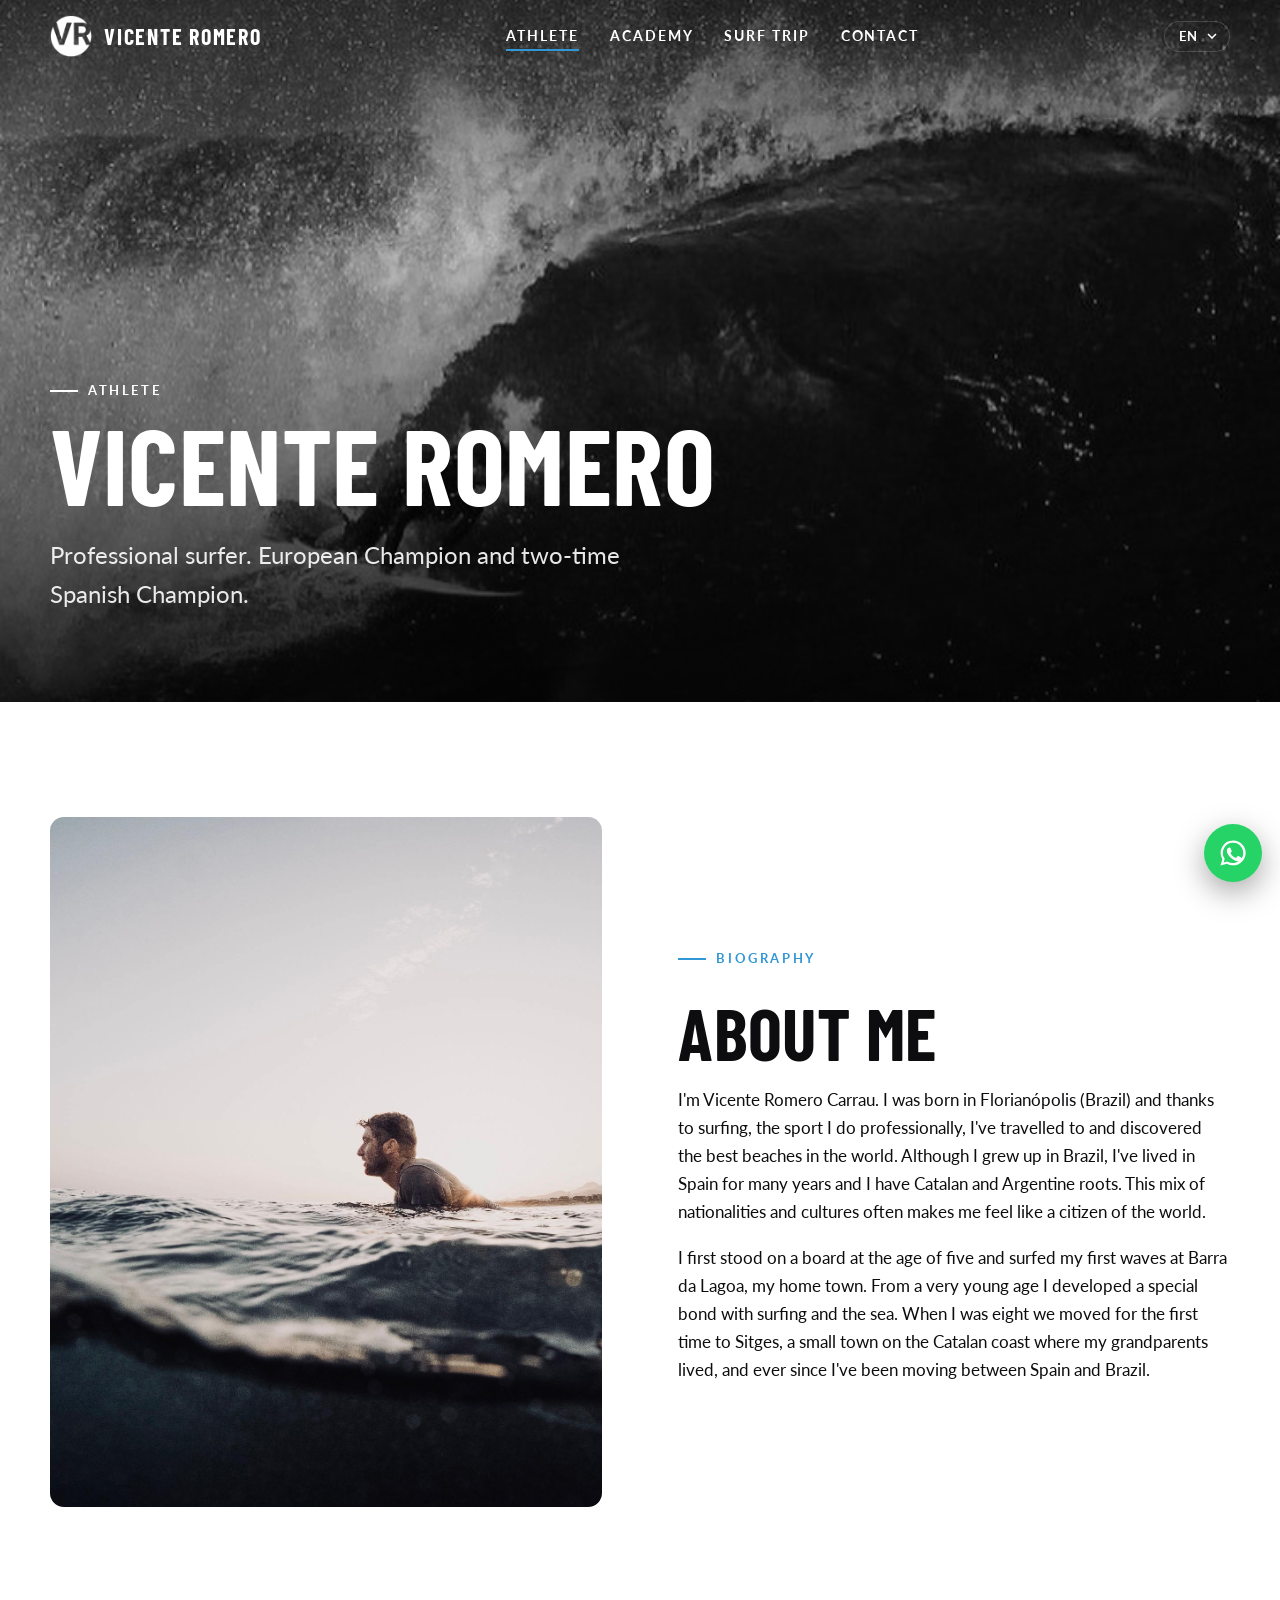
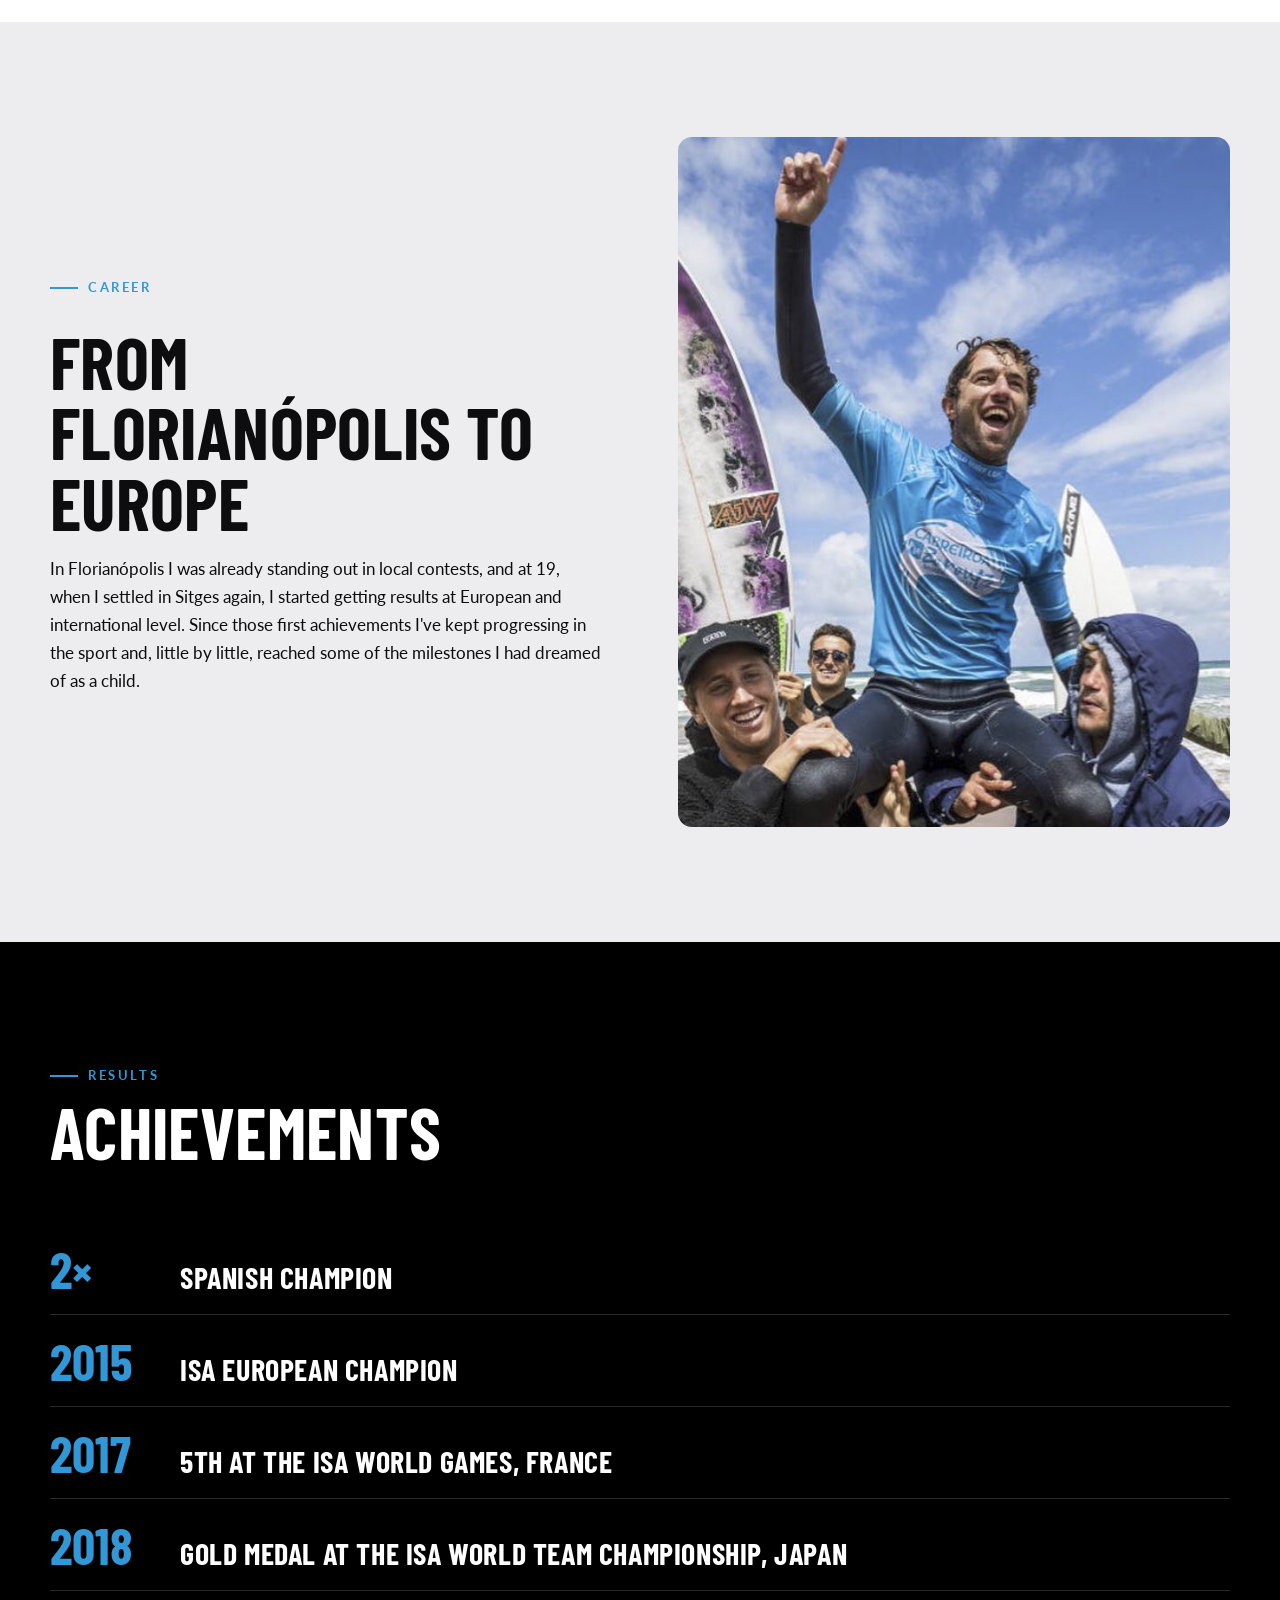
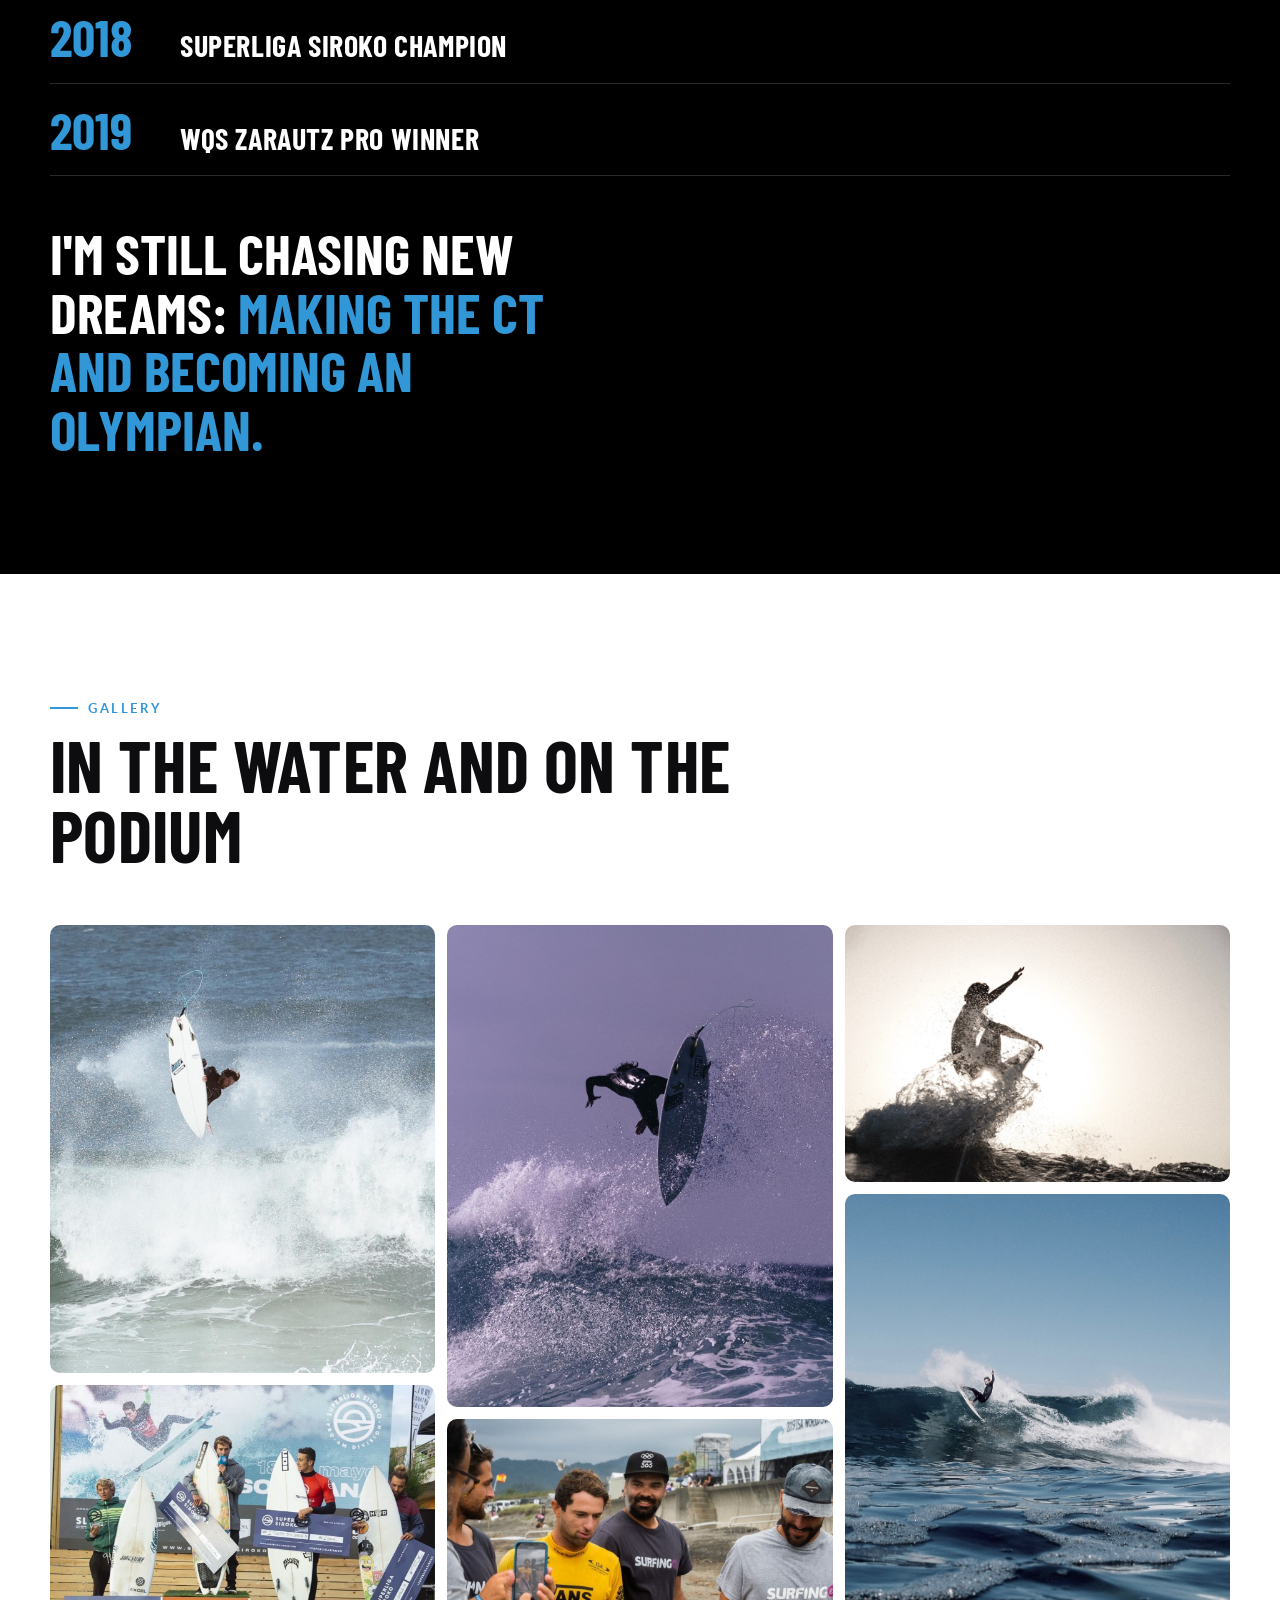
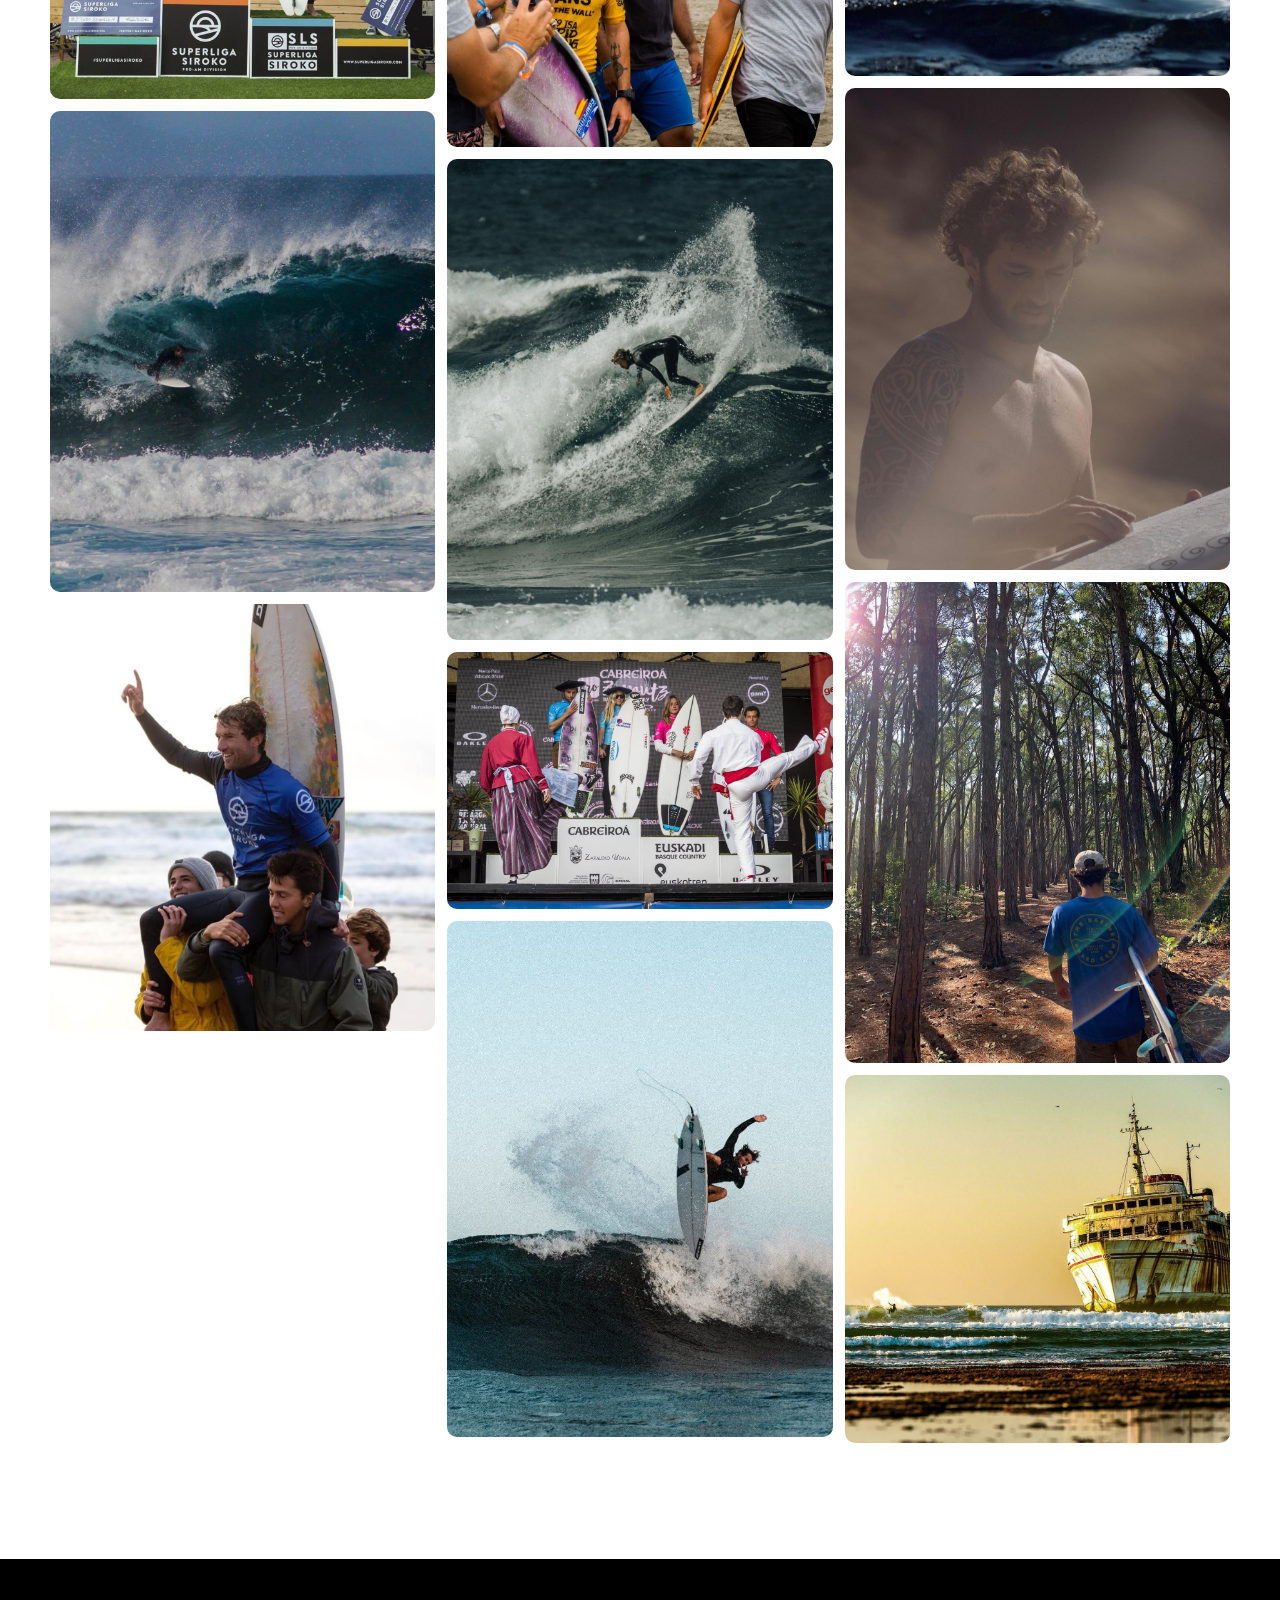
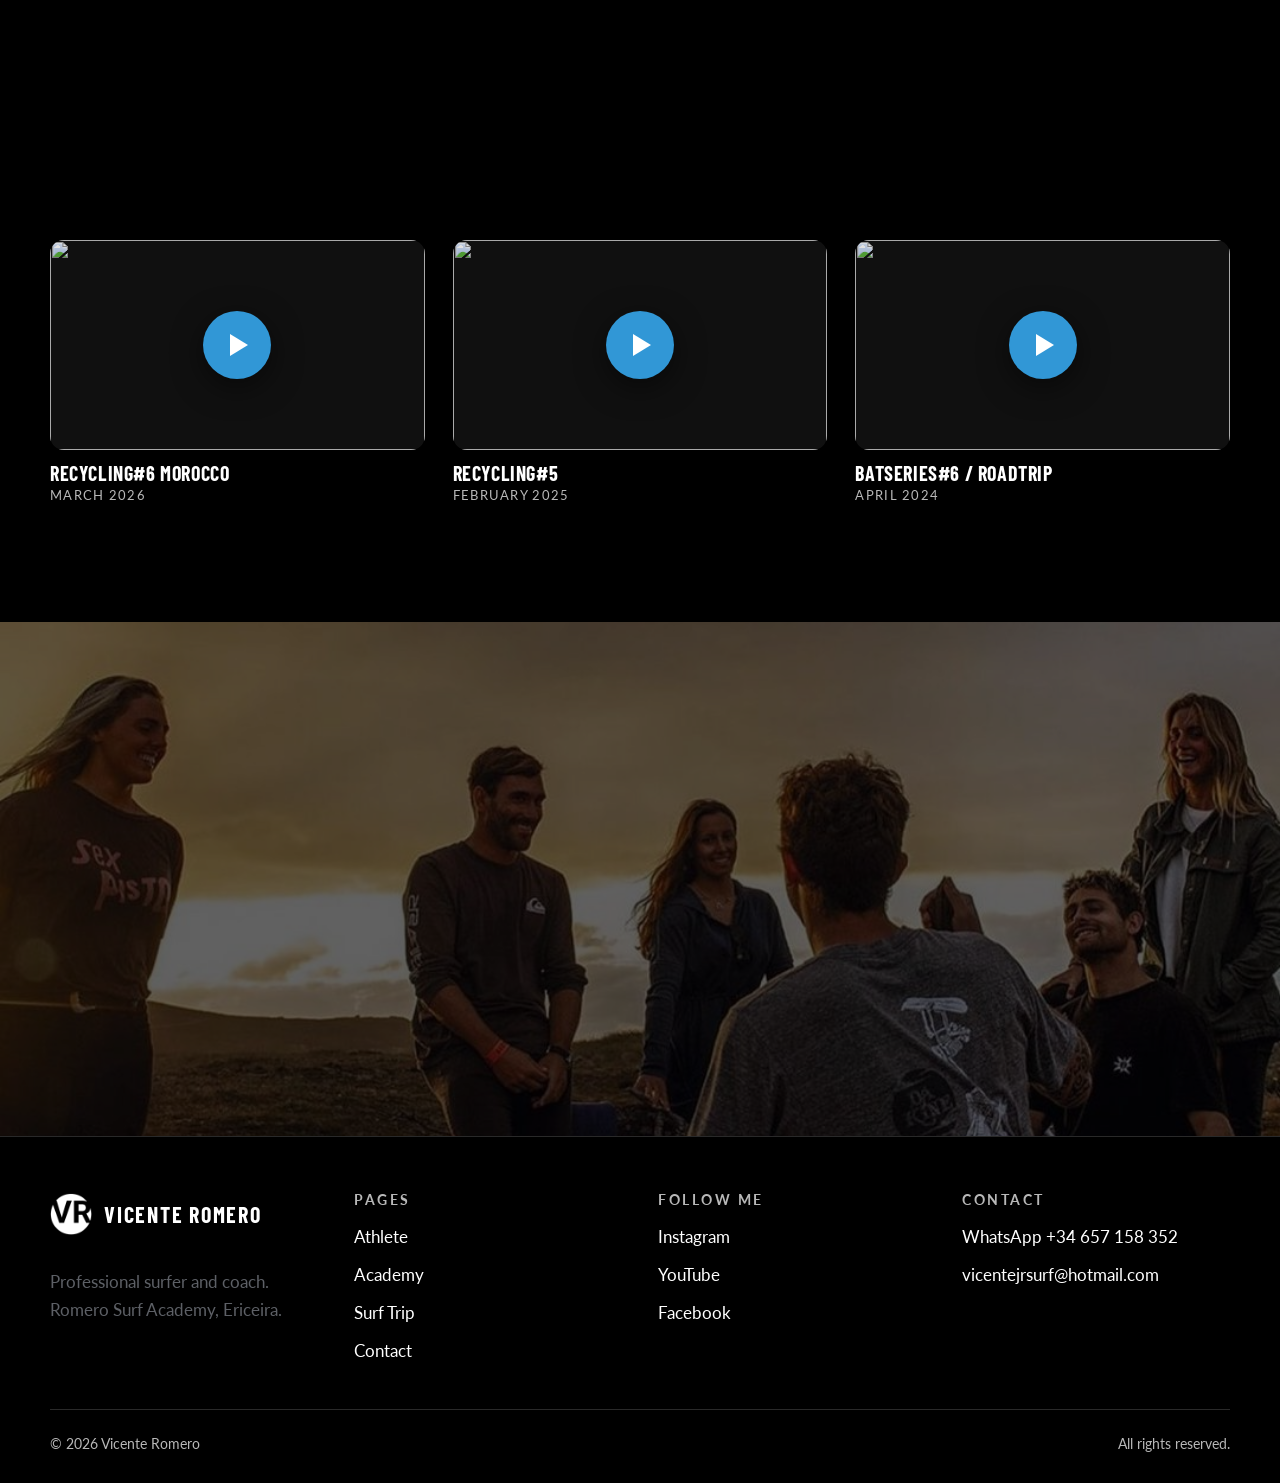
==== commit bd0f16d2: "feat(atleta): replace About me photo with sea portrait Co-Authored-By: Claude Opus 5.5 <noreply@anth" ====
--- a/atleta/index.html
+++ b/atleta/index.html
@@ -31,7 +31,7 @@
     <!-- QUIÉN SOY -->
     <section class="section">
       <div class="container split">
-        <div class="split__media reveal"><img loading="lazy" src="/assets/img/retrato-1.jpg" alt="Retrato de Vicente Romero"></div>
+        <div class="split__media reveal"><img loading="lazy" src="/assets/img/retrato-mar.jpg" alt="Vicente Romero en el agua esperando una ola"></div>
         <div class="reveal stack">
           <span class="eyebrow" data-i18n="atleta.bio.eyebrow">Biografía</span>
           <h2 data-i18n="atleta.bio.title">Quién soy</h2>
